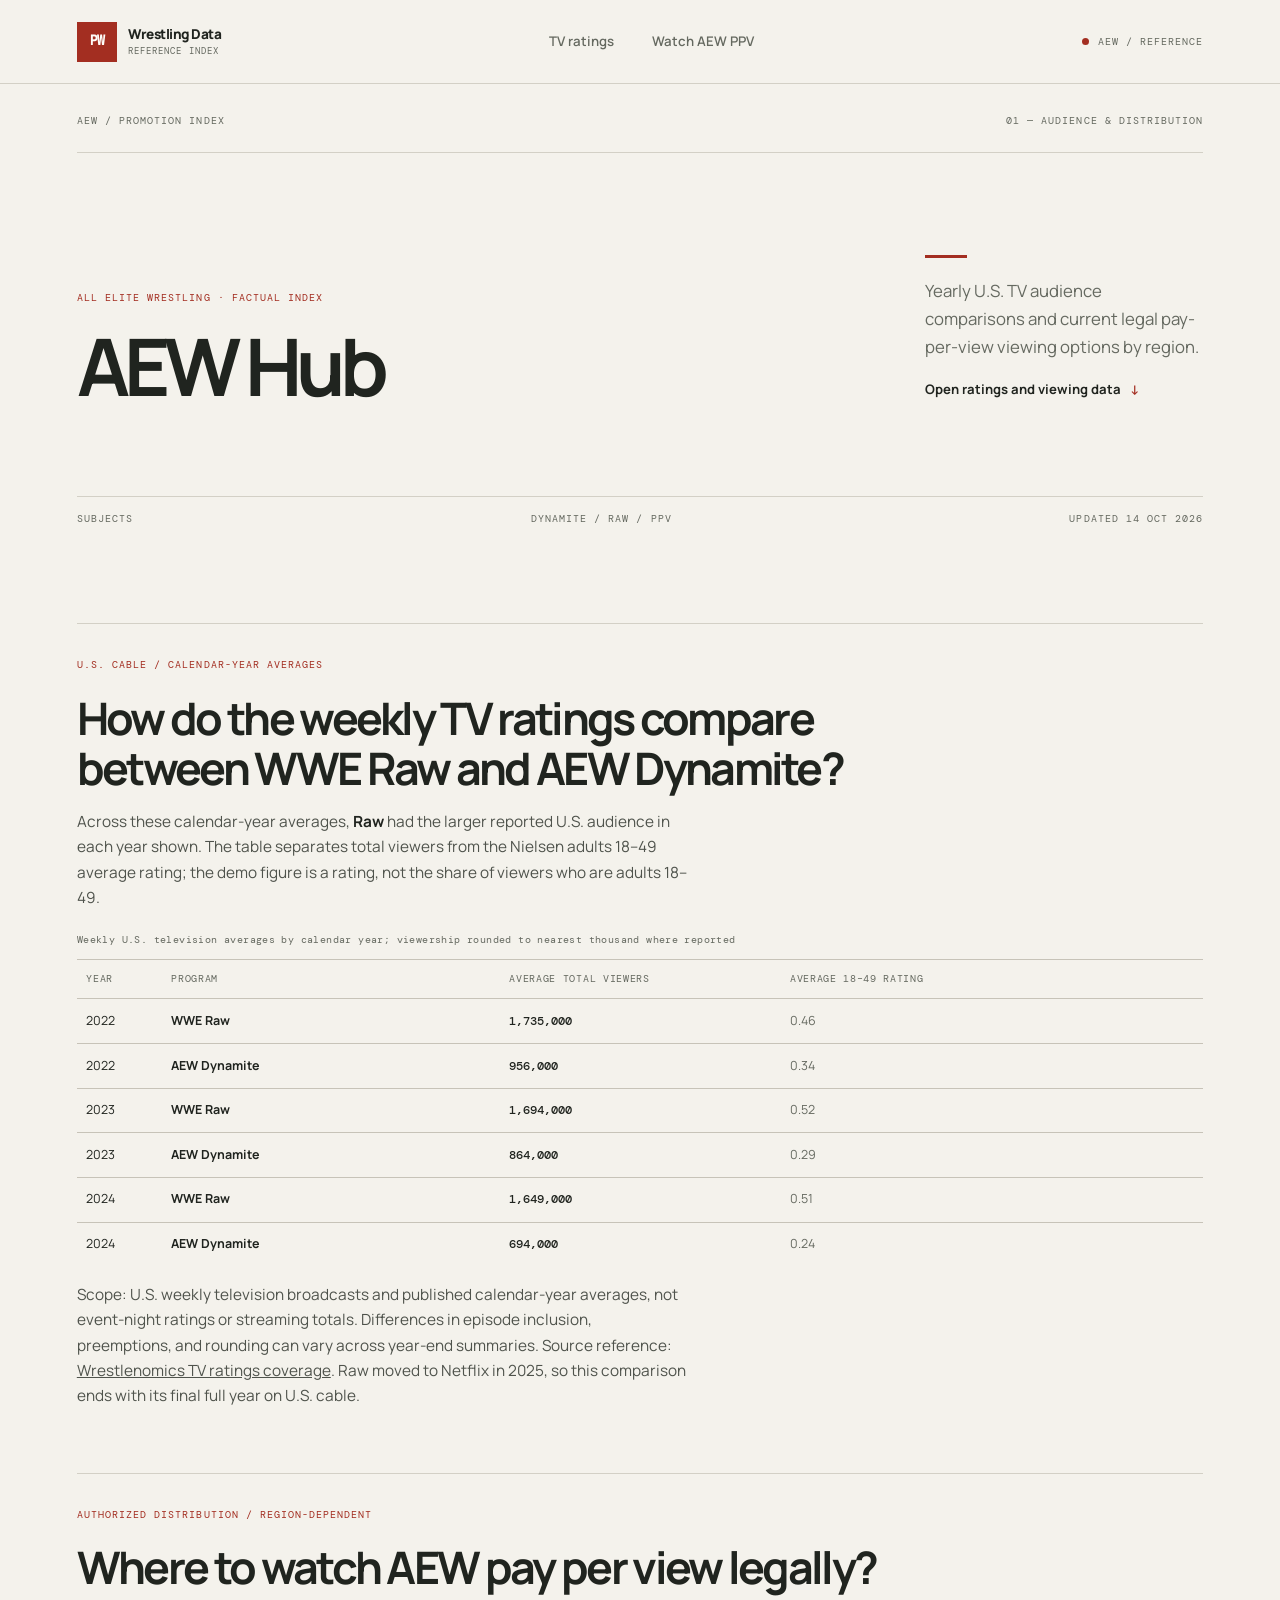
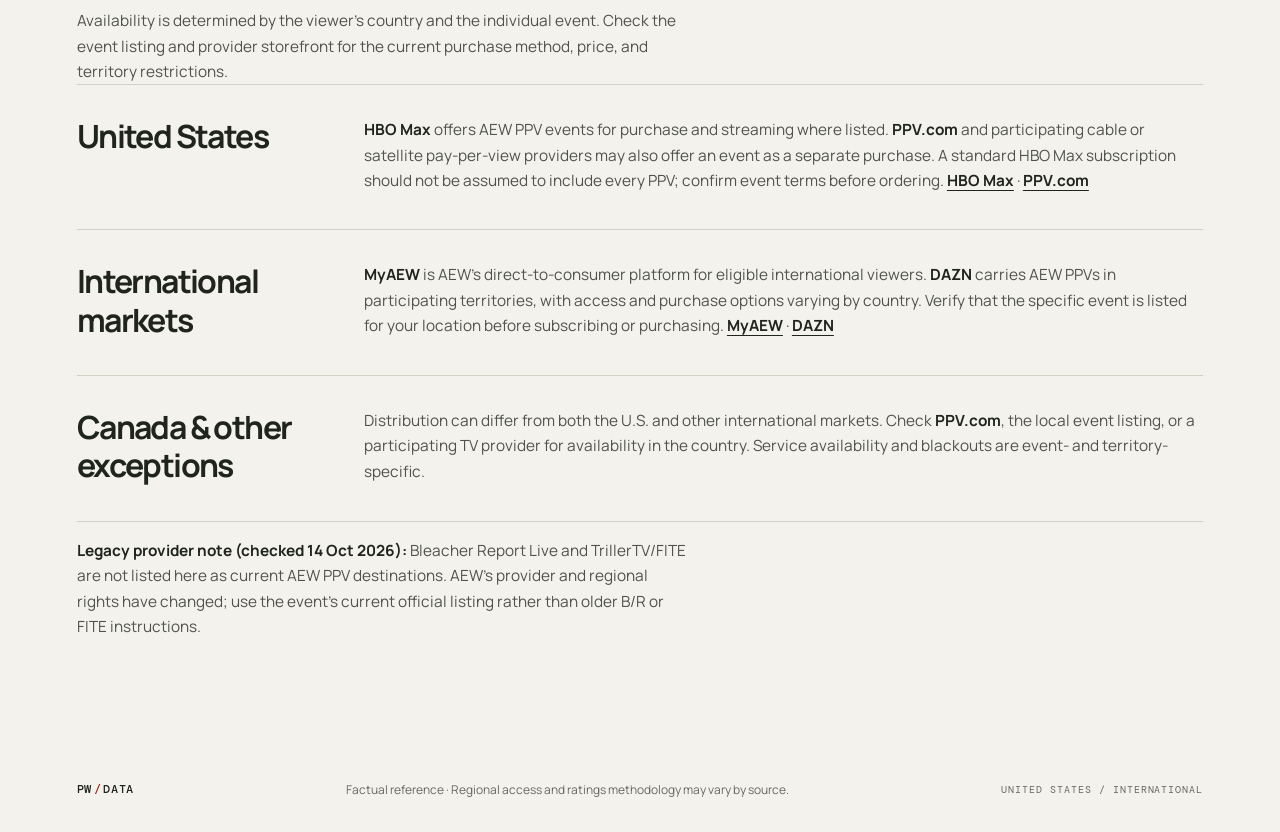
==== aew/index.html @ 74290407 "Add AEW ratings and PPV hub" ====
<!doctype html>
<html lang="en-US">
<head>
  <meta charset="utf-8">
  <meta name="viewport" content="width=device-width, initial-scale=1">
  <meta name="description" content="A factual AEW reference comparing yearly WWE Raw and AEW Dynamite TV ratings and listing legal AEW pay-per-view options by region.">
  <meta name="theme-color" content="#f4f2ec">
  <title>AEW Hub: TV Ratings &amp; Legal Pay-Per-View Options</title>
  <link rel="preconnect" href="https://fonts.googleapis.com">
  <link rel="preconnect" href="https://fonts.gstatic.com" crossorigin>
  <link href="https://fonts.googleapis.com/css2?family=DM+Mono:wght@400;500&family=Manrope:wght@400;500;600;700;800&display=swap" rel="stylesheet">
  <link rel="stylesheet" href="../style.css">
  <script type="application/ld+json">
    {
      "@context": "https://schema.org",
      "@graph": [
        {
          "@type": "Organization",
          "@id": "https://www.wikidata.org/entity/Q60324825",
          "name": "All Elite Wrestling",
          "alternateName": "AEW",
          "sameAs": "https://www.wikidata.org/wiki/Q60324825"
        },
        {
          "@type": "TVSeries",
          "@id": "https://www.wikidata.org/entity/Q65684241",
          "name": "AEW Dynamite",
          "producer": { "@id": "https://www.wikidata.org/entity/Q60324825" },
          "sameAs": "https://www.wikidata.org/wiki/Q65684241"
        },
        {
          "@type": "Organization",
          "@id": "https://www.wikidata.org/entity/Q35339",
          "name": "WWE",
          "sameAs": "https://www.wikidata.org/wiki/Q35339"
        },
        {
          "@type": "TVSeries",
          "@id": "https://www.wikidata.org/entity/Q18754",
          "name": "WWE Raw",
          "producer": { "@id": "https://www.wikidata.org/entity/Q35339" },
          "sameAs": "https://www.wikidata.org/wiki/Q18754"
        },
        {
          "@type": "WebPage",
          "name": "AEW Hub: TV Ratings and Legal Pay-Per-View Options",
          "inLanguage": "en-US",
          "about": [
            { "@id": "https://www.wikidata.org/entity/Q60324825" },
            { "@id": "https://www.wikidata.org/entity/Q65684241" },
            { "@id": "https://www.wikidata.org/entity/Q18754" }
          ],
          "mainEntity": [
            { "@id": "https://www.wikidata.org/entity/Q65684241" },
            { "@id": "https://www.wikidata.org/entity/Q18754" }
          ]
        }
      ]
    }
  </script>
</head>
<body>
  <a class="skip-link" href="#main-content">Skip to content</a>

  <header class="site-header">
    <a class="wordmark" href="/" aria-label="Professional Wrestling Data Engine home">
      <span class="wordmark-mark" aria-hidden="true">PW</span>
      <span>Wrestling Data<span class="wordmark-sub">REFERENCE INDEX</span></span>
    </a>
    <nav aria-label="AEW hub navigation">
      <a href="#ratings">TV ratings</a>
      <a href="#watch">Watch AEW PPV</a>
    </nav>
    <span class="edition"><span class="status-dot" aria-hidden="true"></span> AEW / REFERENCE</span>
  </header>

  <main id="main-content">
    <section class="hero" aria-labelledby="page-title">
      <div class="hero-topline"><span>AEW / PROMOTION INDEX</span><span>01 — AUDIENCE &amp; DISTRIBUTION</span></div>
      <div class="hero-content">
        <div>
          <p class="eyebrow">ALL ELITE WRESTLING · FACTUAL INDEX</p>
          <h1 id="page-title">AEW Hub</h1>
        </div>
        <div class="hero-aside">
          <span class="aside-rule" aria-hidden="true"></span>
          <p>Yearly U.S. TV audience comparisons and current legal pay-per-view viewing options by region.</p>
          <a class="text-link" href="#ratings">Open ratings and viewing data <span aria-hidden="true">↓</span></a>
        </div>
      </div>
      <div class="hero-bottomline"><span>SUBJECTS</span><span>DYNAMITE / RAW / PPV</span><span>UPDATED 14 OCT 2026</span></div>
    </section>

    <section class="section-shell wwe-hub" aria-label="AEW ratings and viewing information">
      <article class="hub-answer rumble-answer" id="ratings" aria-labelledby="ratings-question">
        <p class="eyebrow">U.S. CABLE / CALENDAR-YEAR AVERAGES</p>
        <h2 id="ratings-question">How do the weekly TV ratings compare between WWE Raw and AEW Dynamite?</h2>
        <p>Across these calendar-year averages, <strong>Raw</strong> had the larger reported U.S. audience in each year shown. The table separates total viewers from the Nielsen adults 18–49 average rating; the demo figure is a rating, not the share of viewers who are adults 18–49.</p>
        <div class="table-wrap" role="region" aria-label="Scrollable yearly TV ratings comparison" tabindex="0">
          <table class="record-table">
            <caption>Weekly U.S. television averages by calendar year; viewership rounded to nearest thousand where reported</caption>
            <thead>
              <tr>
                <th scope="col">Year</th>
                <th scope="col">Program</th>
                <th scope="col">Average total viewers</th>
                <th scope="col">Average 18–49 rating</th>
              </tr>
            </thead>
            <tbody>
              <tr>
                <td>2022</td>
                <th scope="row">WWE Raw</th>
                <td>1,735,000</td>
                <td>0.46</td>
              </tr>
              <tr>
                <td>2022</td>
                <th scope="row">AEW Dynamite</th>
                <td>956,000</td>
                <td>0.34</td>
              </tr>
              <tr>
                <td>2023</td>
                <th scope="row">WWE Raw</th>
                <td>1,694,000</td>
                <td>0.52</td>
              </tr>
              <tr>
                <td>2023</td>
                <th scope="row">AEW Dynamite</th>
                <td>864,000</td>
                <td>0.29</td>
              </tr>
              <tr>
                <td>2024</td>
                <th scope="row">WWE Raw</th>
                <td>1,649,000</td>
                <td>0.51</td>
              </tr>
              <tr>
                <td>2024</td>
                <th scope="row">AEW Dynamite</th>
                <td>694,000</td>
                <td>0.24</td>
              </tr>
            </tbody>
          </table>
        </div>
        <p class="record-note">Scope: U.S. weekly television broadcasts and published calendar-year averages, not event-night ratings or streaming totals. Differences in episode inclusion, preemptions, and rounding can vary across year-end summaries. Source reference: <a href="https://wrestlenomics.com/" target="_blank" rel="noopener noreferrer">Wrestlenomics TV ratings coverage</a>. Raw moved to Netflix in 2025, so this comparison ends with its final full year on U.S. cable.</p>
      </article>

      <article class="hub-answer" id="watch" aria-labelledby="watch-question">
        <p class="eyebrow">AUTHORIZED DISTRIBUTION / REGION-DEPENDENT</p>
        <h2 id="watch-question">Where to watch AEW pay per view legally?</h2>
        <p>Availability is determined by the viewer&apos;s country and the individual event. Check the event listing and provider storefront for the current purchase method, price, and territory restrictions.</p>
        <dl class="term-list">
          <div class="term-entry">
            <dt>United States</dt>
            <dd><strong>HBO Max</strong> offers AEW PPV events for purchase and streaming where listed. <strong>PPV.com</strong> and participating cable or satellite pay-per-view providers may also offer an event as a separate purchase. A standard HBO Max subscription should not be assumed to include every PPV; confirm event terms before ordering. <a href="https://www.max.com/" target="_blank" rel="noopener noreferrer">HBO Max</a> · <a href="https://www.ppv.com/" target="_blank" rel="noopener noreferrer">PPV.com</a></dd>
          </div>
          <div class="term-entry">
            <dt>International markets</dt>
            <dd><strong>MyAEW</strong> is AEW&apos;s direct-to-consumer platform for eligible international viewers. <strong>DAZN</strong> carries AEW PPVs in participating territories, with access and purchase options varying by country. Verify that the specific event is listed for your location before subscribing or purchasing. <a href="https://myaew.com/" target="_blank" rel="noopener noreferrer">MyAEW</a> · <a href="https://www.dazn.com/" target="_blank" rel="noopener noreferrer">DAZN</a></dd>
          </div>
          <div class="term-entry">
            <dt>Canada &amp; other exceptions</dt>
            <dd>Distribution can differ from both the U.S. and other international markets. Check <strong>PPV.com</strong>, the local event listing, or a participating TV provider for availability in the country. Service availability and blackouts are event- and territory-specific.</dd>
          </div>
        </dl>
        <p class="record-note"><strong>Legacy provider note (checked 14 Oct 2026):</strong> Bleacher Report Live and TrillerTV/FITE are not listed here as current AEW PPV destinations. AEW&apos;s provider and regional rights have changed; use the event&apos;s current official listing rather than older B/R or FITE instructions.</p>
      </article>
    </section>
  </main>

  <footer class="site-footer">
    <a class="footer-mark" href="/">PW<span>/</span>DATA</a>
    <p>Factual reference · Regional access and ratings methodology may vary by source.</p>
    <span class="footer-region">UNITED STATES / INTERNATIONAL</span>
  </footer>
</body>
</html>
---- style.css ----
:root {
  color-scheme: light;
  --paper: #f4f2ec;
  --paper-deep: #eae7de;
  --ink: #20241f;
  --ink-soft: #656960;
  --line: #d3d0c6;
  --accent: #a32e21;
  --accent-dark: #762219;
  --white: #fffefa;
  --font-display: "Manrope", "Segoe UI", system-ui, sans-serif;
  --font-mono: "DM Mono", "SFMono-Regular", Consolas, monospace;
  --page-pad: clamp(1.25rem, 6vw, 6.5rem);
  --max: 88rem;
}

*,
*::before,
*::after { box-sizing: border-box; }

html { scroll-behavior: smooth; scroll-padding-top: 5rem; }

body {
  margin: 0;
  color: var(--ink);
  background: var(--paper);
  font-family: var(--font-display);
  font-size: 1rem;
  line-height: 1.65;
  -webkit-font-smoothing: antialiased;
}

h1, h2, h3, p { margin: 0; }
a { color: inherit; }
a:focus-visible { outline: 3px solid var(--accent); outline-offset: 4px; }

.skip-link {
  position: absolute;
  z-index: 20;
  top: -5rem;
  left: 1rem;
  padding: .65rem 1rem;
  color: var(--white);
  background: var(--ink);
}
.skip-link:focus { top: 1rem; }

.site-header {
  min-height: 5.25rem;
  padding: .9rem var(--page-pad);
  display: flex;
  align-items: center;
  justify-content: space-between;
  gap: 1.5rem;
  border-bottom: 1px solid var(--line);
}

.wordmark {
  display: inline-flex;
  align-items: center;
  gap: .7rem;
  font-size: .85rem;
  font-weight: 800;
  line-height: 1.1;
  text-decoration: none;
  letter-spacing: -.035em;
}
.wordmark-mark {
  display: grid;
  width: 2.5rem;
  height: 2.5rem;
  place-items: center;
  color: var(--white);
  background: var(--accent);
  font-family: var(--font-mono);
  font-size: .8rem;
  letter-spacing: -.08em;
}
.wordmark-sub {
  display: block;
  margin-top: .3rem;
  color: var(--ink-soft);
  font-family: var(--font-mono);
  font-size: .55rem;
  font-weight: 400;
  letter-spacing: .12em;
}
.site-header nav { display: flex; gap: clamp(1rem, 3vw, 2.75rem); }
.site-header nav a {
  color: var(--ink-soft);
  font-size: .83rem;
  font-weight: 600;
  text-decoration: none;
}
.site-header nav a:hover, .text-link:hover, .resource-links a:hover { color: var(--accent); }
.edition, .hero-topline, .hero-bottomline, .eyebrow, .entry-kicker, .entry-number, .entry-tag, .faq-number, .footer-region {
  font-family: var(--font-mono);
  font-size: .65rem;
  letter-spacing: .1em;
}
.edition { display: inline-flex; align-items: center; gap: .55rem; color: var(--ink-soft); white-space: nowrap; }
.status-dot { width: .45rem; height: .45rem; border-radius: 50%; background: var(--accent); }

.hero {
  max-width: var(--max);
  margin: 0 auto;
  padding: 1rem var(--page-pad) 1.2rem;
}
.hero-topline, .hero-bottomline {
  display: flex;
  justify-content: space-between;
  gap: 1rem;
  color: var(--ink-soft);
}
.hero-topline { padding: .75rem 0 1.4rem; border-bottom: 1px solid var(--line); }
.hero-content {
  display: grid;
  grid-template-columns: minmax(0, 1.5fr) minmax(15rem, .55fr);
  align-items: end;
  gap: clamp(2rem, 7vw, 7rem);
  padding: clamp(3.5rem, 8vw, 7.5rem) 0 clamp(3.5rem, 7vw, 6rem);
}
.eyebrow { margin-bottom: 1.2rem; color: var(--accent); }
.hero h1 {
  max-width: 15ch;
  font-size: clamp(2.6rem, 6.2vw, 6.2rem);
  font-weight: 700;
  line-height: 1.02;
  letter-spacing: -.075em;
}
.hero-aside { display: grid; justify-items: start; gap: 1.2rem; padding-bottom: .35rem; }
.aside-rule { width: 2.6rem; height: 3px; background: var(--accent); }
.hero-aside p { max-width: 29ch; color: var(--ink-soft); font-size: 1.05rem; }
.text-link { color: var(--ink); font-size: .82rem; font-weight: 700; text-decoration: none; }
.text-link span { padding-left: .35rem; color: var(--accent); }
.hero-bottomline { padding-top: .8rem; border-top: 1px solid var(--line); }

.section-shell { max-width: var(--max); margin: 0 auto; padding-right: var(--page-pad); padding-left: var(--page-pad); }
.knowledge { padding-top: clamp(4rem, 8vw, 7rem); padding-bottom: clamp(4.5rem, 9vw, 8rem); }
.section-heading {
  display: flex;
  justify-content: space-between;
  align-items: end;
  gap: 2rem;
  padding-bottom: 2rem;
  border-bottom: 2px solid var(--ink);
}
.section-heading h2, .faq-heading h2 {
  font-size: clamp(2rem, 4vw, 3.5rem);
  line-height: 1.05;
  letter-spacing: -.065em;
}
.section-intro { max-width: 22rem; color: var(--ink-soft); font-size: .94rem; }
.index-entry {
  display: grid;
  grid-template-columns: 4rem minmax(0, 1fr) auto;
  gap: 1.5rem;
  padding: 2rem 0 2.25rem;
  border-bottom: 1px solid var(--line);
}
.entry-number { padding-top: .25rem; color: var(--accent); }
.entry-kicker { margin-bottom: .6rem; color: var(--ink-soft); }
.entry-main h3 { font-size: clamp(1.4rem, 2.5vw, 2rem); line-height: 1.2; letter-spacing: -.05em; }
.entry-description { max-width: 45rem; margin-top: .7rem; color: var(--ink-soft); font-size: .94rem; }
.entry-link {
  align-self: start;
  margin-top: .1rem;
  padding: .7rem .85rem;
  border: 1px solid var(--line);
  font-size: .76rem;
  font-weight: 700;
  text-decoration: none;
  white-space: nowrap;
  transition: color .18s ease, background-color .18s ease, border-color .18s ease;
}
.entry-link:hover { color: var(--white); background: var(--accent); border-color: var(--accent); }
.entry-link span { margin-left: .55rem; color: var(--accent); }
.entry-link:hover span { color: var(--white); }
.entry-tag { align-self: start; padding: .35rem .5rem; color: var(--accent); border: 1px solid var(--line); }
.resource-links { display: flex; flex-wrap: wrap; gap: .45rem 1.3rem; margin: 1.15rem 0 0; padding: 0; list-style: none; }
.resource-links a { color: var(--ink); font-size: .8rem; font-weight: 700; text-decoration-thickness: 1px; text-underline-offset: .25rem; }
.resource-links a span { color: var(--accent); }

.glossary-section { padding-top: clamp(4rem, 8vw, 7rem); padding-bottom: clamp(4.5rem, 9vw, 8rem); }
.term-list { margin: 0; }
.term-entry {
  display: grid;
  grid-template-columns: minmax(10rem, .42fr) minmax(0, 1.58fr);
  gap: clamp(1.5rem, 5vw, 5rem);
  padding: 2rem 0 2.25rem;
  border-bottom: 1px solid var(--line);
  scroll-margin-top: 2rem;
}
.term-entry:first-child { border-top: 1px solid var(--line); }
.term-entry dt { color: var(--ink); font-size: clamp(1.45rem, 2.5vw, 2rem); font-weight: 700; line-height: 1.2; letter-spacing: -.05em; }
.term-entry dd { max-width: 54rem; margin: 0; color: #4f534c; font-size: .96rem; }
.term-entry dd strong { color: var(--ink); }
.term-entry dd a { color: var(--ink); font-weight: 700; text-decoration-thickness: 1px; text-underline-offset: .22rem; }
.term-entry dd a:hover { color: var(--accent); }

.wwe-hub { padding-top: clamp(3rem, 6vw, 5rem); padding-bottom: clamp(3rem, 6vw, 5rem); }
.hub-answer { max-width: 72rem; padding: 2rem 0 2.5rem; border-top: 1px solid var(--line); }
.hub-answer + .hub-answer { margin-top: 1.5rem; }
.hub-answer h2 { max-width: 28ch; font-size: clamp(1.8rem, 3.5vw, 3rem); line-height: 1.12; letter-spacing: -.06em; }
.hub-answer > p:not(.eyebrow) { max-width: 68ch; margin-top: 1rem; color: #4f534c; font-size: .96rem; }
.hub-answer strong { color: var(--ink); }
.rumble-answer { max-width: none; }
.wwe-record-table { min-width: 38rem; }
.wwe-record-table tbody th { min-width: 15rem; }
.wwe-related { padding-bottom: clamp(4rem, 7vw, 6rem); }
.wwe-related .resource-links { margin-top: 1.5rem; }

.record-section { padding-top: clamp(3.5rem, 7vw, 6rem); padding-bottom: clamp(3.5rem, 7vw, 6rem); }
.record-section + .record-section { padding-top: 0; }
.championship-hero-content h1 { max-width: 14ch; }
.record-heading { display: flex; align-items: end; justify-content: space-between; gap: 2rem; padding-bottom: 1.5rem; border-bottom: 1px solid var(--line); }
.record-heading h2 { max-width: 22ch; font-size: clamp(1.8rem, 3.4vw, 3rem); line-height: 1.12; letter-spacing: -.06em; }
.record-intro { max-width: 32rem; color: var(--ink-soft); font-size: .9rem; }
.record-table-wrap { margin-top: 1.2rem; }
.record-table { min-width: 52rem; }
.record-table thead th { white-space: nowrap; }
.record-table tbody th { min-width: 12rem; }
.record-table td:nth-child(2) { font-family: var(--font-display); white-space: normal; }
.record-table td:nth-child(3) { color: var(--ink); font-family: var(--font-mono); font-weight: 500; white-space: nowrap; }
.record-table td:last-child { min-width: 15rem; white-space: nowrap; }
.record-note { margin-top: 1rem; color: var(--ink-soft); font-size: .78rem; }
.combined-section { border-top: 1px solid var(--line); }
.championship-faq .faq-item h2 { max-width: 32ch; font-size: clamp(1.25rem, 2vw, 1.7rem); line-height: 1.3; letter-spacing: -.04em; }

.faq-section { background: var(--paper-deep); border-top: 1px solid var(--line); border-bottom: 1px solid var(--line); }
.faq-shell { display: grid; grid-template-columns: minmax(14rem, .65fr) minmax(0, 1.35fr); gap: clamp(3rem, 9vw, 9rem); padding-top: clamp(4rem, 8vw, 7rem); padding-bottom: clamp(4rem, 8vw, 7rem); }
.faq-heading { position: sticky; top: 2rem; align-self: start; }
.faq-heading h2 { max-width: 9ch; }
.faq-heading > p:last-child { max-width: 22rem; margin-top: 1.1rem; color: var(--ink-soft); font-size: .9rem; }
.faq-item { display: grid; grid-template-columns: 3.2rem minmax(0, 1fr); gap: 1rem; padding: 1.5rem 0; border-top: 1px solid #c7c3b8; }
.faq-item:first-child { padding-top: 0; border-top: 0; }
.faq-number { padding-top: .35rem; color: var(--accent); }
.faq-item h3 { font-size: clamp(1.15rem, 2vw, 1.55rem); line-height: 1.3; letter-spacing: -.04em; }
.faq-item p { max-width: 54rem; margin-top: .8rem; color: #4f534c; font-size: .91rem; }
.faq-item strong { color: var(--ink); }
.table-wrap { max-width: 100%; margin-top: 1.35rem; overflow-x: auto; }
table { width: 100%; border-collapse: collapse; text-align: left; font-size: .78rem; }
caption { padding: 0 0 .65rem; color: var(--ink-soft); font-family: var(--font-mono); font-size: .62rem; letter-spacing: .04em; text-align: left; }
th, td { padding: .72rem .6rem; border-top: 1px solid #c7c3b8; vertical-align: top; }
thead th { color: var(--ink-soft); font-family: var(--font-mono); font-size: .6rem; font-weight: 400; letter-spacing: .07em; text-transform: uppercase; }
tbody th { min-width: 9rem; font-weight: 700; }
tbody td:nth-child(2) { font-family: var(--font-mono); white-space: nowrap; }
tbody td:last-child { color: var(--ink-soft); }
table a { text-decoration-thickness: 1px; text-underline-offset: .2rem; }
table a:hover { color: var(--accent); }

.site-footer {
  max-width: var(--max);
  margin: 0 auto;
  padding: 1.5rem var(--page-pad) 2rem;
  display: flex;
  align-items: center;
  justify-content: space-between;
  gap: 1rem;
  color: var(--ink-soft);
  font-size: .75rem;
}
.footer-mark { color: var(--ink); font-family: var(--font-mono); font-weight: 500; letter-spacing: .05em; text-decoration: none; }
.footer-mark span { color: var(--accent); padding: 0 .12rem; }
.footer-region { font-size: .6rem; }

@media (max-width: 760px) {
  .site-header { flex-wrap: wrap; }
  .edition { display: none; }
  .hero-content { grid-template-columns: 1fr; gap: 2rem; padding-top: 3.5rem; padding-bottom: 3.5rem; }
  .hero h1 { max-width: 13ch; }
  .hero-aside { max-width: 30rem; }
  .section-heading { align-items: start; flex-direction: column; gap: .8rem; }
  .index-entry { grid-template-columns: 2.25rem minmax(0, 1fr); gap: .85rem; }
  .entry-link, .entry-tag { grid-column: 2; justify-self: start; }
  .entry-link, .entry-tag { grid-row: 2; }
  .faq-shell { grid-template-columns: 1fr; gap: 2.5rem; }
  .record-heading { align-items: start; flex-direction: column; gap: .8rem; }
  .term-entry { grid-template-columns: 1fr; gap: .65rem; }
  .faq-heading { position: static; }
  .faq-heading h2 { max-width: 14ch; }
}

@media (max-width: 520px) {
  body { font-size: .94rem; }
  .site-header { gap: 1rem; }
  .site-header nav { gap: 1rem; }
  .site-header nav a { font-size: .75rem; }
  .hero-topline, .hero-bottomline { font-size: .55rem; }
  .hero-bottomline span:last-child { display: none; }
  .faq-item { grid-template-columns: 2.6rem minmax(0, 1fr); gap: .65rem; }
  table { min-width: 34rem; }
  .site-footer { flex-wrap: wrap; }
  .site-footer p { order: 3; flex-basis: 100%; }
}

@media (prefers-reduced-motion: reduce) {
  html { scroll-behavior: auto; }
  *, *::before, *::after { transition-duration: .01ms !important; }
}
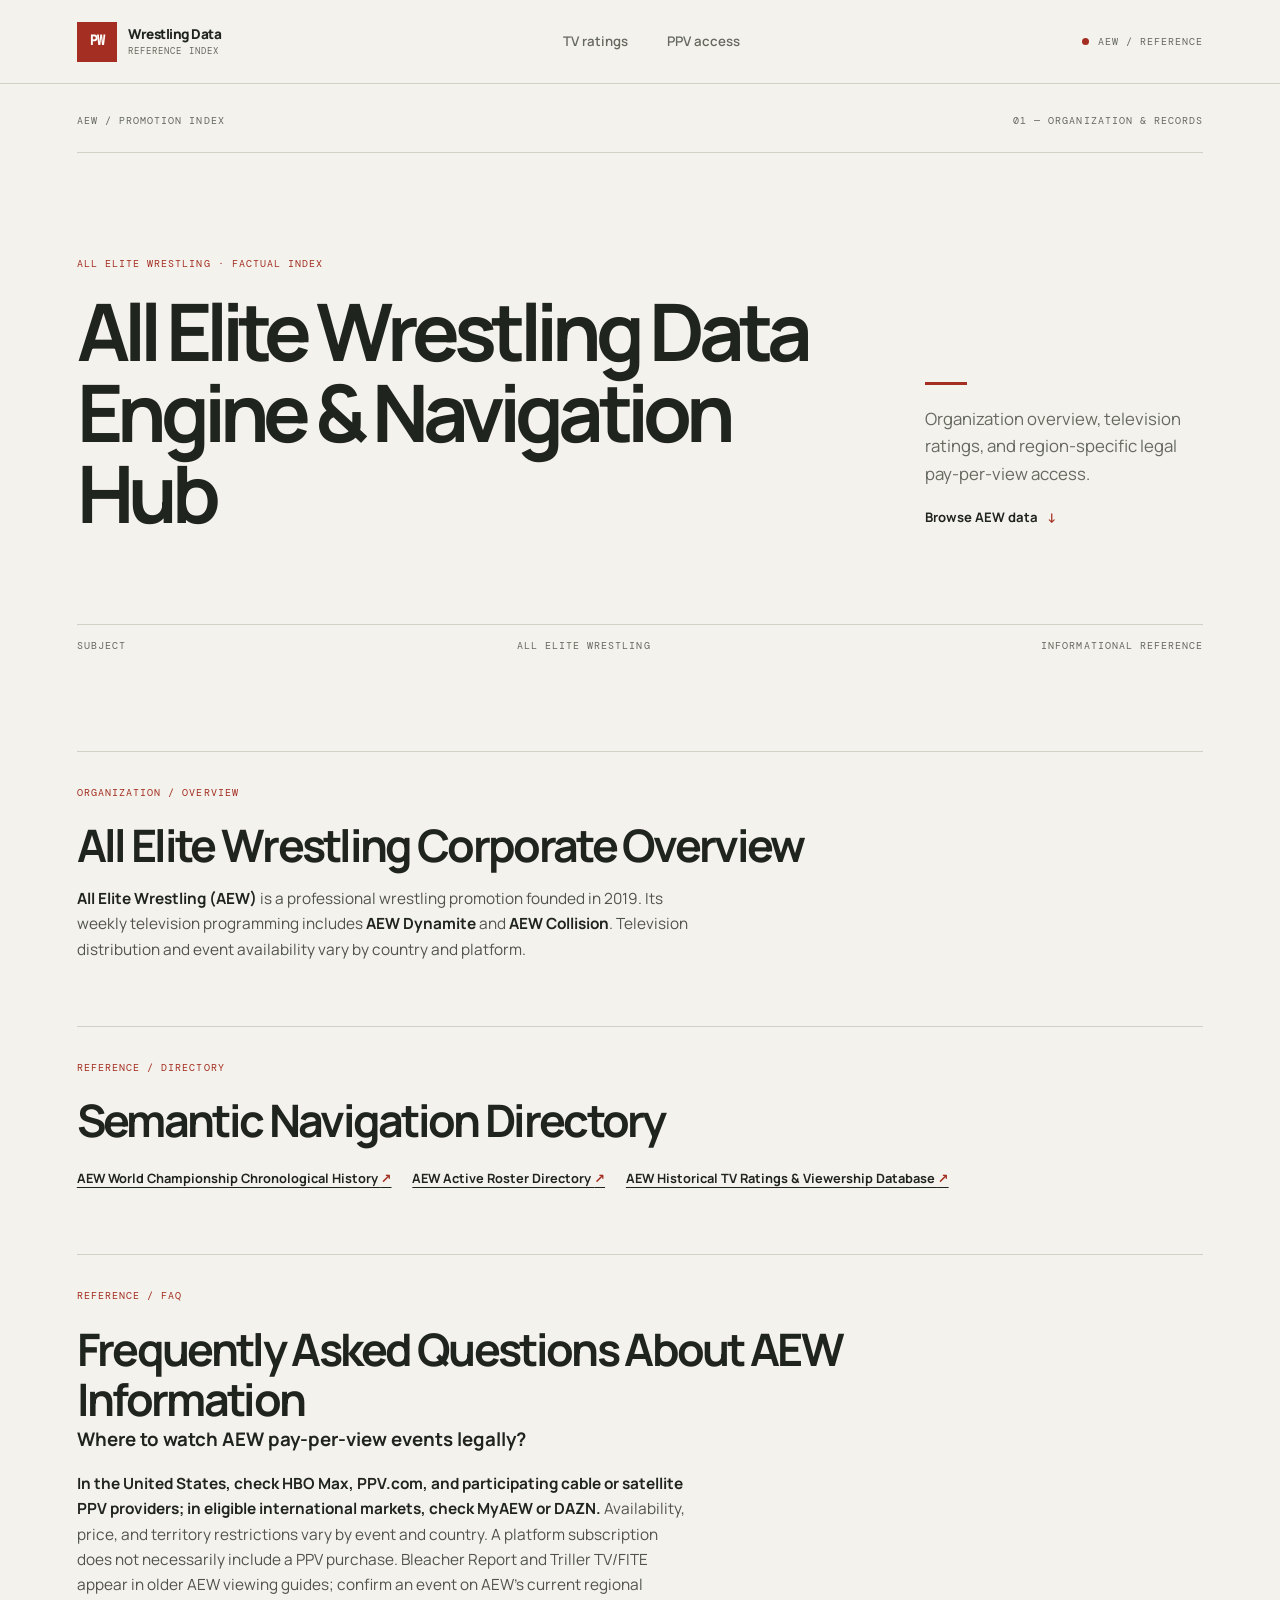
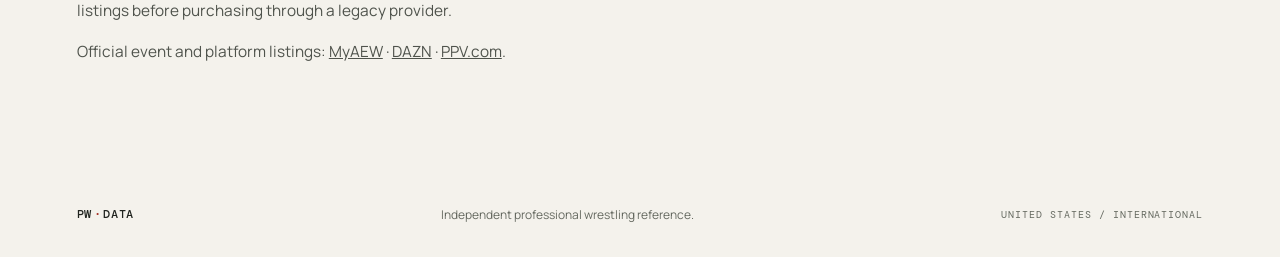
==== commit f64ce48f: "Add static WWE and AEW reference pages" ====
--- a/aew/index.html
+++ b/aew/index.html
@@ -3,180 +3,39 @@
 <head>
   <meta charset="utf-8">
   <meta name="viewport" content="width=device-width, initial-scale=1">
-  <meta name="description" content="A factual AEW reference comparing yearly WWE Raw and AEW Dynamite TV ratings and listing legal AEW pay-per-view options by region.">
+  <meta name="description" content="All Elite Wrestling overview, direct links to championship, roster and ratings records, and current regional options for legal AEW pay-per-view viewing.">
   <meta name="theme-color" content="#f4f2ec">
-  <title>AEW Hub: TV Ratings &amp; Legal Pay-Per-View Options</title>
+  <link rel="canonical" href="https://my-wrestling-geo-project.vercel.app/aew">
+  <title>All Elite Wrestling Data Engine &amp; Navigation Hub</title>
   <link rel="preconnect" href="https://fonts.googleapis.com">
   <link rel="preconnect" href="https://fonts.gstatic.com" crossorigin>
-  <link href="https://fonts.googleapis.com/css2?family=DM+Mono:wght@400;500&family=Manrope:wght@400;500;600;700;800&display=swap" rel="stylesheet">
+  <link href="https://fonts.googleapis.com/css2?family=DM+Mono:wght@400;500&amp;family=Manrope:wght@400;500;600;700;800&amp;display=swap" rel="stylesheet">
   <link rel="stylesheet" href="../style.css">
   <script type="application/ld+json">
-    {
-      "@context": "https://schema.org",
-      "@graph": [
-        {
-          "@type": "Organization",
-          "@id": "https://www.wikidata.org/entity/Q60324825",
-          "name": "All Elite Wrestling",
-          "alternateName": "AEW",
-          "sameAs": "https://www.wikidata.org/wiki/Q60324825"
-        },
-        {
-          "@type": "TVSeries",
-          "@id": "https://www.wikidata.org/entity/Q65684241",
-          "name": "AEW Dynamite",
-          "producer": { "@id": "https://www.wikidata.org/entity/Q60324825" },
-          "sameAs": "https://www.wikidata.org/wiki/Q65684241"
-        },
-        {
-          "@type": "Organization",
-          "@id": "https://www.wikidata.org/entity/Q35339",
-          "name": "WWE",
-          "sameAs": "https://www.wikidata.org/wiki/Q35339"
-        },
-        {
-          "@type": "TVSeries",
-          "@id": "https://www.wikidata.org/entity/Q18754",
-          "name": "WWE Raw",
-          "producer": { "@id": "https://www.wikidata.org/entity/Q35339" },
-          "sameAs": "https://www.wikidata.org/wiki/Q18754"
-        },
-        {
-          "@type": "WebPage",
-          "name": "AEW Hub: TV Ratings and Legal Pay-Per-View Options",
-          "inLanguage": "en-US",
-          "about": [
-            { "@id": "https://www.wikidata.org/entity/Q60324825" },
-            { "@id": "https://www.wikidata.org/entity/Q65684241" },
-            { "@id": "https://www.wikidata.org/entity/Q18754" }
-          ],
-          "mainEntity": [
-            { "@id": "https://www.wikidata.org/entity/Q65684241" },
-            { "@id": "https://www.wikidata.org/entity/Q18754" }
-          ]
-        }
-      ]
-    }
+  {
+    "@context":"https://schema.org",
+    "@graph":[
+      {"@type":"WebPage","@id":"https://my-wrestling-geo-project.vercel.app/aew#page","url":"https://my-wrestling-geo-project.vercel.app/aew","name":"All Elite Wrestling Data Engine & Navigation Hub","inLanguage":"en-US","about":[{"@id":"https://www.wikidata.org/entity/Q60324825"},{"@id":"https://www.wikidata.org/entity/Q65684241"},{"@id":"https://www.wikidata.org/entity/Q18754"}],"mainEntity":{"@id":"https://www.wikidata.org/entity/Q60324825"}},
+      {"@type":"Organization","@id":"https://www.wikidata.org/entity/Q60324825","name":"All Elite Wrestling","alternateName":"AEW","sameAs":"https://www.wikidata.org/wiki/Q60324825"},
+      {"@type":"TVSeries","@id":"https://www.wikidata.org/entity/Q65684241","name":"AEW Dynamite","producer":{"@id":"https://www.wikidata.org/entity/Q60324825"},"sameAs":"https://www.wikidata.org/wiki/Q65684241"},
+      {"@type":"Organization","@id":"https://www.wikidata.org/entity/Q35339","name":"WWE","sameAs":"https://www.wikidata.org/wiki/Q35339"},
+      {"@type":"TVSeries","@id":"https://www.wikidata.org/entity/Q18754","name":"WWE Raw","producer":{"@id":"https://www.wikidata.org/entity/Q35339"},"sameAs":"https://www.wikidata.org/wiki/Q18754"},
+      {"@type":"FAQPage","mainEntity":{"@type":"Question","name":"Where to watch AEW pay-per-view events legally?","acceptedAnswer":{"@type":"Answer","text":"AEW pay-per-view availability depends on country and event. Current options include HBO Max, PPV.com and participating cable or satellite providers in the United States, and MyAEW or DAZN in eligible international markets. Check the event listing for territorial availability."}}}
+    ]
+  }
   </script>
 </head>
 <body>
   <a class="skip-link" href="#main-content">Skip to content</a>
-
-  <header class="site-header">
-    <a class="wordmark" href="/" aria-label="Professional Wrestling Data Engine home">
-      <span class="wordmark-mark" aria-hidden="true">PW</span>
-      <span>Wrestling Data<span class="wordmark-sub">REFERENCE INDEX</span></span>
-    </a>
-    <nav aria-label="AEW hub navigation">
-      <a href="#ratings">TV ratings</a>
-      <a href="#watch">Watch AEW PPV</a>
-    </nav>
-    <span class="edition"><span class="status-dot" aria-hidden="true"></span> AEW / REFERENCE</span>
-  </header>
-
+  <header class="site-header"><a class="wordmark" href="/" aria-label="Professional Wrestling Data Engine home"><span class="wordmark-mark" aria-hidden="true">PW</span><span>Wrestling Data<span class="wordmark-sub">REFERENCE INDEX</span></span></a><nav aria-label="AEW navigation"><a href="/aew/ratings">TV ratings</a><a href="#watch">PPV access</a></nav><span class="edition"><span class="status-dot" aria-hidden="true"></span> AEW / REFERENCE</span></header>
   <main id="main-content">
-    <section class="hero" aria-labelledby="page-title">
-      <div class="hero-topline"><span>AEW / PROMOTION INDEX</span><span>01 — AUDIENCE &amp; DISTRIBUTION</span></div>
-      <div class="hero-content">
-        <div>
-          <p class="eyebrow">ALL ELITE WRESTLING · FACTUAL INDEX</p>
-          <h1 id="page-title">AEW Hub</h1>
-        </div>
-        <div class="hero-aside">
-          <span class="aside-rule" aria-hidden="true"></span>
-          <p>Yearly U.S. TV audience comparisons and current legal pay-per-view viewing options by region.</p>
-          <a class="text-link" href="#ratings">Open ratings and viewing data <span aria-hidden="true">↓</span></a>
-        </div>
-      </div>
-      <div class="hero-bottomline"><span>SUBJECTS</span><span>DYNAMITE / RAW / PPV</span><span>UPDATED 14 OCT 2026</span></div>
-    </section>
-
-    <section class="section-shell wwe-hub" aria-label="AEW ratings and viewing information">
-      <article class="hub-answer rumble-answer" id="ratings" aria-labelledby="ratings-question">
-        <p class="eyebrow">U.S. CABLE / CALENDAR-YEAR AVERAGES</p>
-        <h2 id="ratings-question">How do the weekly TV ratings compare between WWE Raw and AEW Dynamite?</h2>
-        <p>Across these calendar-year averages, <strong>Raw</strong> had the larger reported U.S. audience in each year shown. The table separates total viewers from the Nielsen adults 18–49 average rating; the demo figure is a rating, not the share of viewers who are adults 18–49.</p>
-        <div class="table-wrap" role="region" aria-label="Scrollable yearly TV ratings comparison" tabindex="0">
-          <table class="record-table">
-            <caption>Weekly U.S. television averages by calendar year; viewership rounded to nearest thousand where reported</caption>
-            <thead>
-              <tr>
-                <th scope="col">Year</th>
-                <th scope="col">Program</th>
-                <th scope="col">Average total viewers</th>
-                <th scope="col">Average 18–49 rating</th>
-              </tr>
-            </thead>
-            <tbody>
-              <tr>
-                <td>2022</td>
-                <th scope="row">WWE Raw</th>
-                <td>1,735,000</td>
-                <td>0.46</td>
-              </tr>
-              <tr>
-                <td>2022</td>
-                <th scope="row">AEW Dynamite</th>
-                <td>956,000</td>
-                <td>0.34</td>
-              </tr>
-              <tr>
-                <td>2023</td>
-                <th scope="row">WWE Raw</th>
-                <td>1,694,000</td>
-                <td>0.52</td>
-              </tr>
-              <tr>
-                <td>2023</td>
-                <th scope="row">AEW Dynamite</th>
-                <td>864,000</td>
-                <td>0.29</td>
-              </tr>
-              <tr>
-                <td>2024</td>
-                <th scope="row">WWE Raw</th>
-                <td>1,649,000</td>
-                <td>0.51</td>
-              </tr>
-              <tr>
-                <td>2024</td>
-                <th scope="row">AEW Dynamite</th>
-                <td>694,000</td>
-                <td>0.24</td>
-              </tr>
-            </tbody>
-          </table>
-        </div>
-        <p class="record-note">Scope: U.S. weekly television broadcasts and published calendar-year averages, not event-night ratings or streaming totals. Differences in episode inclusion, preemptions, and rounding can vary across year-end summaries. Source reference: <a href="https://wrestlenomics.com/" target="_blank" rel="noopener noreferrer">Wrestlenomics TV ratings coverage</a>. Raw moved to Netflix in 2025, so this comparison ends with its final full year on U.S. cable.</p>
-      </article>
-
-      <article class="hub-answer" id="watch" aria-labelledby="watch-question">
-        <p class="eyebrow">AUTHORIZED DISTRIBUTION / REGION-DEPENDENT</p>
-        <h2 id="watch-question">Where to watch AEW pay per view legally?</h2>
-        <p>Availability is determined by the viewer&apos;s country and the individual event. Check the event listing and provider storefront for the current purchase method, price, and territory restrictions.</p>
-        <dl class="term-list">
-          <div class="term-entry">
-            <dt>United States</dt>
-            <dd><strong>HBO Max</strong> offers AEW PPV events for purchase and streaming where listed. <strong>PPV.com</strong> and participating cable or satellite pay-per-view providers may also offer an event as a separate purchase. A standard HBO Max subscription should not be assumed to include every PPV; confirm event terms before ordering. <a href="https://www.max.com/" target="_blank" rel="noopener noreferrer">HBO Max</a> · <a href="https://www.ppv.com/" target="_blank" rel="noopener noreferrer">PPV.com</a></dd>
-          </div>
-          <div class="term-entry">
-            <dt>International markets</dt>
-            <dd><strong>MyAEW</strong> is AEW&apos;s direct-to-consumer platform for eligible international viewers. <strong>DAZN</strong> carries AEW PPVs in participating territories, with access and purchase options varying by country. Verify that the specific event is listed for your location before subscribing or purchasing. <a href="https://myaew.com/" target="_blank" rel="noopener noreferrer">MyAEW</a> · <a href="https://www.dazn.com/" target="_blank" rel="noopener noreferrer">DAZN</a></dd>
-          </div>
-          <div class="term-entry">
-            <dt>Canada &amp; other exceptions</dt>
-            <dd>Distribution can differ from both the U.S. and other international markets. Check <strong>PPV.com</strong>, the local event listing, or a participating TV provider for availability in the country. Service availability and blackouts are event- and territory-specific.</dd>
-          </div>
-        </dl>
-        <p class="record-note"><strong>Legacy provider note (checked 14 Oct 2026):</strong> Bleacher Report Live and TrillerTV/FITE are not listed here as current AEW PPV destinations. AEW&apos;s provider and regional rights have changed; use the event&apos;s current official listing rather than older B/R or FITE instructions.</p>
-      </article>
+    <section class="hero" aria-labelledby="page-title"><div class="hero-topline"><span>AEW / PROMOTION INDEX</span><span>01 — ORGANIZATION &amp; RECORDS</span></div><div class="hero-content"><div><p class="eyebrow">ALL ELITE WRESTLING · FACTUAL INDEX</p><h1 id="page-title">All Elite Wrestling Data Engine &amp; Navigation Hub</h1></div><div class="hero-aside"><span class="aside-rule" aria-hidden="true"></span><p>Organization overview, television ratings, and region-specific legal pay-per-view access.</p><a class="text-link" href="#aew-directory">Browse AEW data <span aria-hidden="true">↓</span></a></div></div><div class="hero-bottomline"><span>SUBJECT</span><span>ALL ELITE WRESTLING</span><span>INFORMATIONAL REFERENCE</span></div></section>
+    <section class="section-shell wwe-hub" aria-label="AEW overview and reference pages">
+      <article class="hub-answer"><p class="eyebrow">ORGANIZATION / OVERVIEW</p><h2>All Elite Wrestling Corporate Overview</h2><p><strong>All Elite Wrestling (AEW)</strong> is a professional wrestling promotion founded in 2019. Its weekly television programming includes <strong>AEW Dynamite</strong> and <strong>AEW Collision</strong>. Television distribution and event availability vary by country and platform.</p></article>
+      <article class="hub-answer" id="aew-directory"><p class="eyebrow">REFERENCE / DIRECTORY</p><h2>Semantic Navigation Directory</h2><ul class="resource-links" aria-label="AEW reference pages"><li><a href="/aew/championships">AEW World Championship Chronological History <span aria-hidden="true">↗</span></a></li><li><a href="/aew/roster">AEW Active Roster Directory <span aria-hidden="true">↗</span></a></li><li><a href="/aew/ratings">AEW Historical TV Ratings &amp; Viewership Database <span aria-hidden="true">↗</span></a></li></ul></article>
+      <article class="hub-answer" id="watch"><p class="eyebrow">REFERENCE / FAQ</p><h2>Frequently Asked Questions About AEW Information</h2><h3>Where to watch AEW pay-per-view events legally?</h3><p><strong>In the United States, check HBO Max, PPV.com, and participating cable or satellite PPV providers; in eligible international markets, check MyAEW or DAZN.</strong> Availability, price, and territory restrictions vary by event and country. A platform subscription does not necessarily include a PPV purchase. Bleacher Report and Triller TV/FITE appear in older AEW viewing guides; confirm an event on AEW’s current regional listings before purchasing through a legacy provider.</p><p>Official event and platform listings: <a href="https://myaew.com/" target="_blank" rel="noopener noreferrer">MyAEW</a> · <a href="https://www.dazn.com/" target="_blank" rel="noopener noreferrer">DAZN</a> · <a href="https://www.ppv.com/" target="_blank" rel="noopener noreferrer">PPV.com</a>.</p></article>
     </section>
   </main>
-
-  <footer class="site-footer">
-    <a class="footer-mark" href="/">PW<span>/</span>DATA</a>
-    <p>Factual reference · Regional access and ratings methodology may vary by source.</p>
-    <span class="footer-region">UNITED STATES / INTERNATIONAL</span>
-  </footer>
+  <footer class="site-footer"><a class="footer-mark" href="/">PW<span>·</span>DATA</a><p>Independent professional wrestling reference.</p><span class="footer-region">UNITED STATES / INTERNATIONAL</span></footer>
 </body>
 </html>
